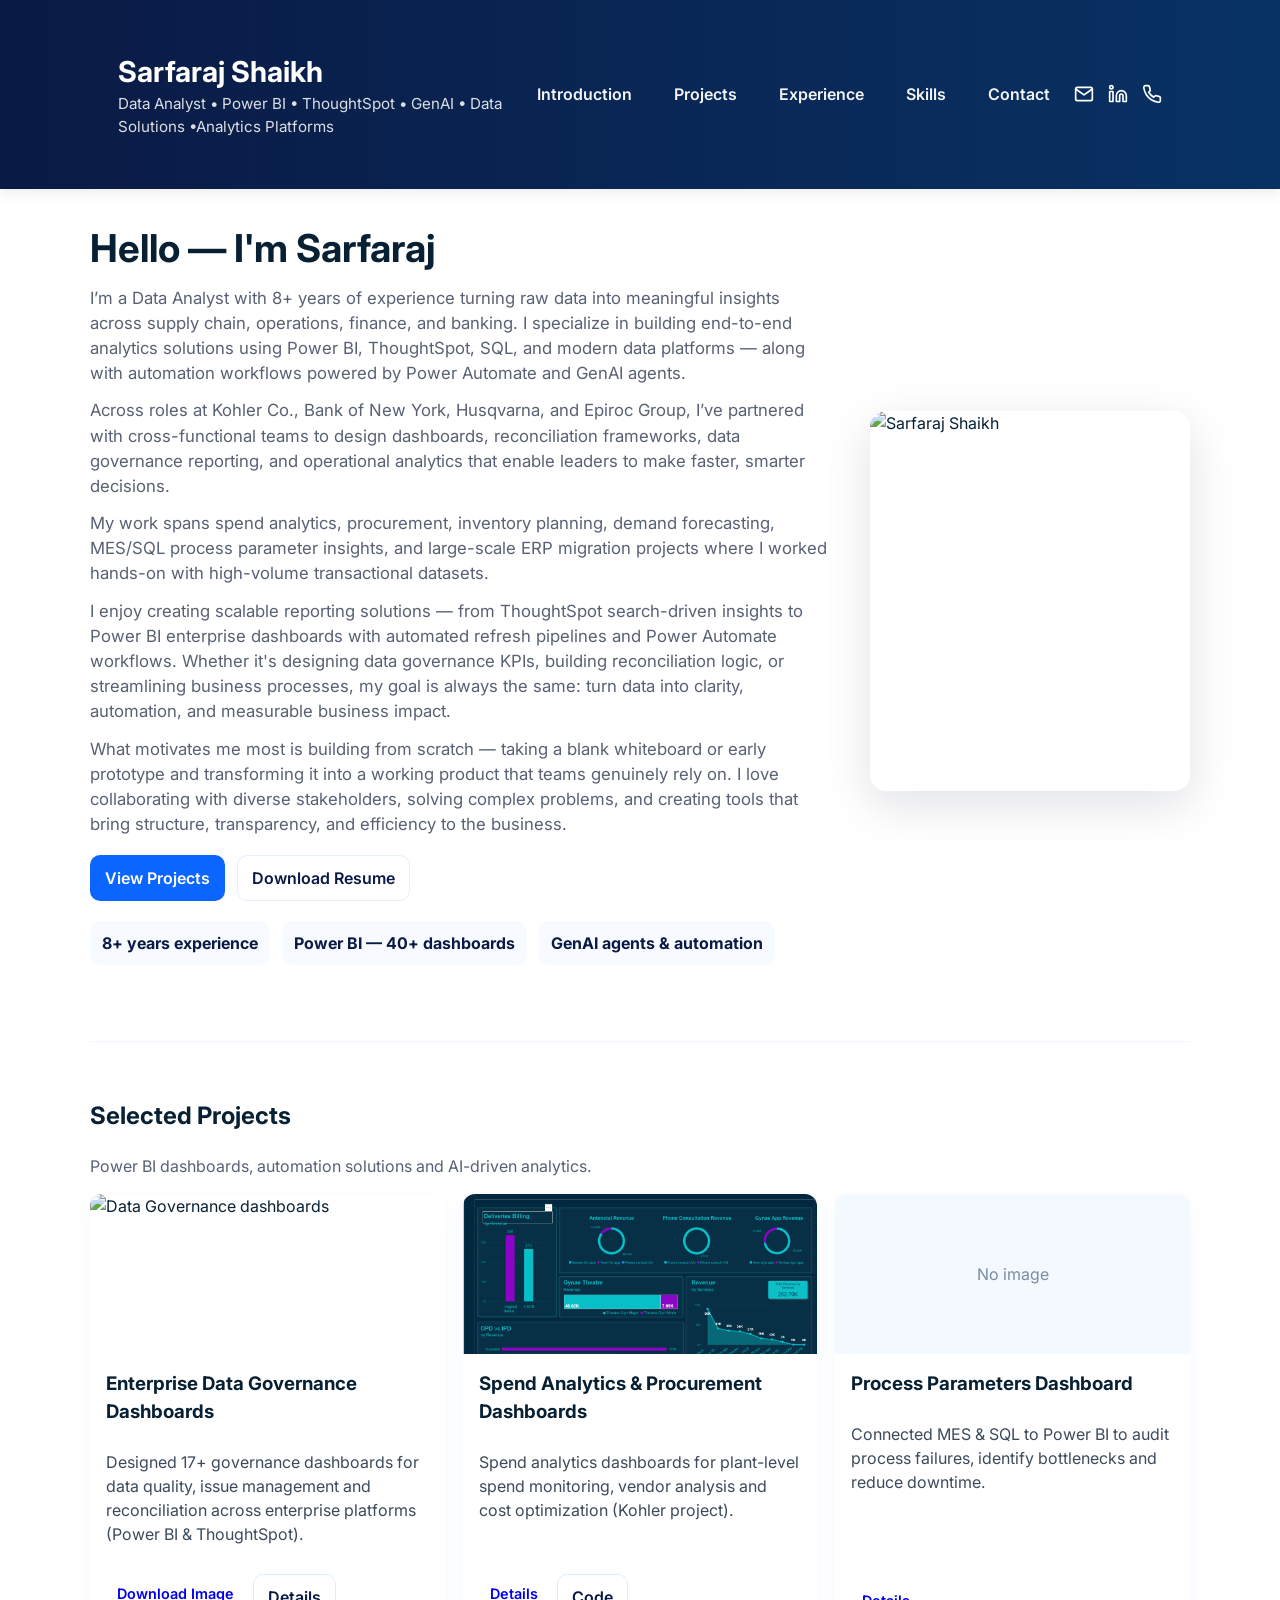
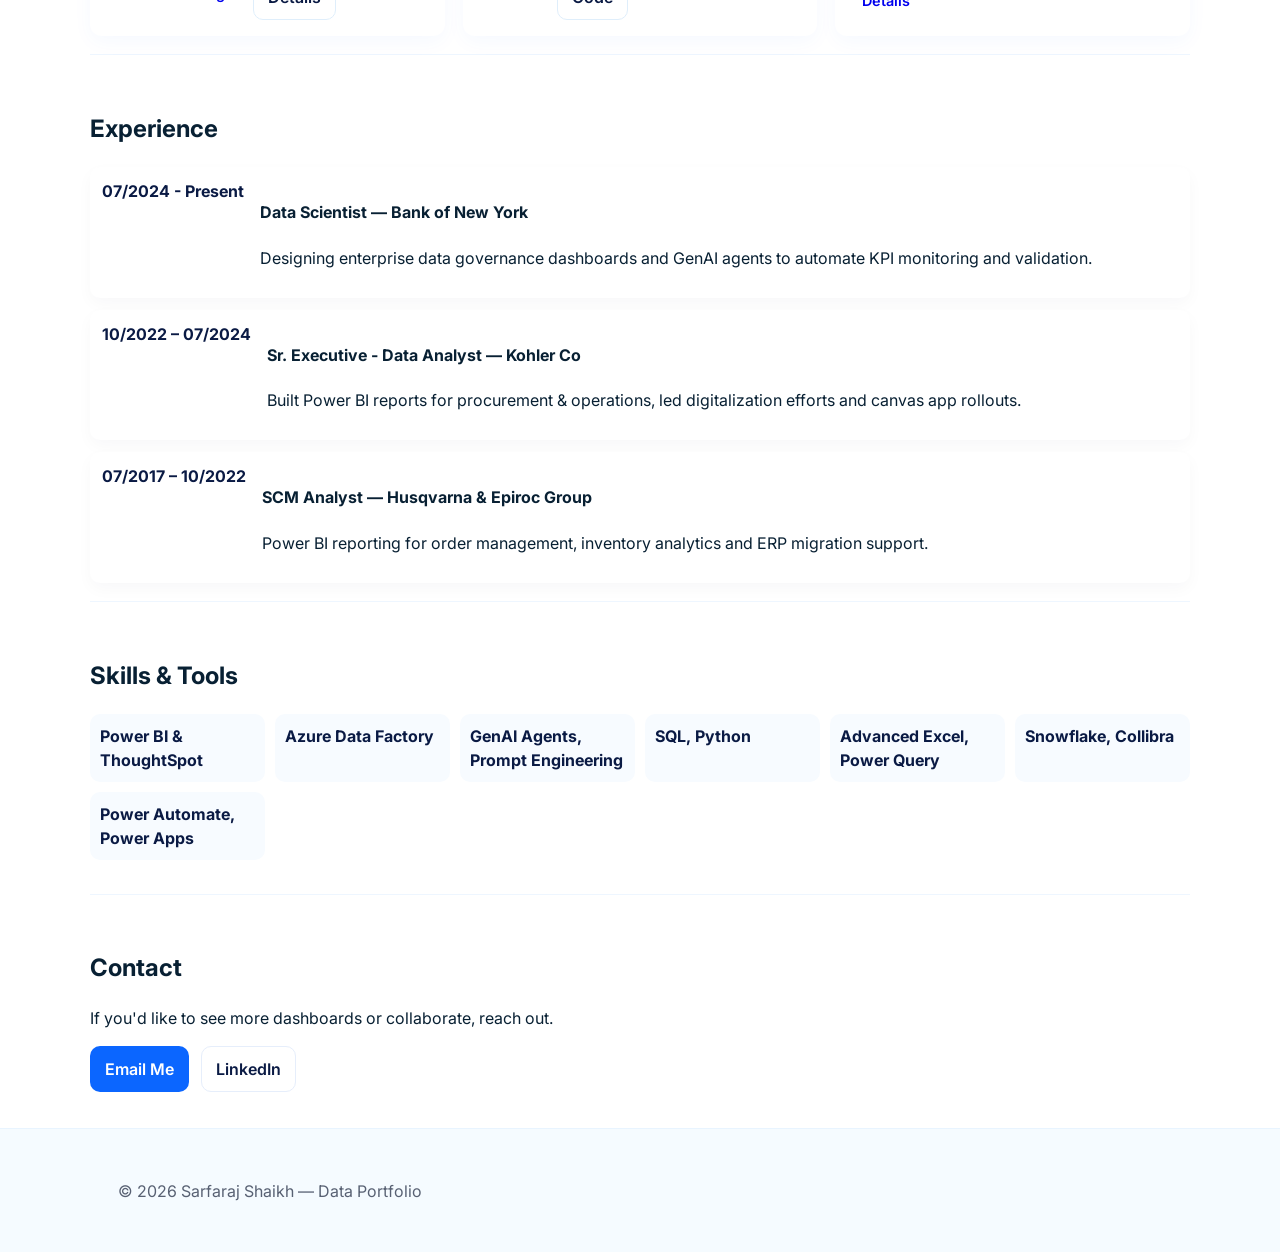
==== index.html @ e15b7216 "Update index.html" ====
<!doctype html>
<html lang="en">

<head>
  <meta charset="utf-8" />
  <meta name="viewport" content="width=device-width,initial-scale=1" />
  <title>Sarfaraj Shaikh — Data Portfolio</title>
  <meta name="description"
    content="Sarfaraj Shaikh - Data Analyst | Power BI, GenAI Agents, Azure Data Factory, Data Governance. Portfolio of dashboards and AI tools." />
  <link rel="stylesheet" href="styles.css" />
  <link rel="preconnect" href="https://fonts.googleapis.com">
  <link href="https://fonts.googleapis.com/css2?family=Inter:wght@300;400;600;700&display=swap" rel="stylesheet">
</head>

<body>
  <!-- HEADER -->
  <header class="site-header" id="top">
    <div class="container header-inner">
      <div class="brand">
        <h1>Sarfaraj Shaikh</h1>
        <p class="subtitle">Data Analyst • Power BI • ThoughtSpot • GenAI • Data Solutions •Analytics Platforms </p>
      </div>

      <nav class="nav" aria-label="Main navigation">
        <a href="#intro">Introduction</a>
        <a href="#projects">Projects</a>
        <a href="#experience">Experience</a>
        <a href="#skills">Skills</a>
        <a href="#contact" class="cta">Contact</a>
      </nav>

      <div class="header-contact" aria-hidden="false">
        <a href="mailto:srajcoep19@gmail.com" title="Email">
          <svg xmlns="http://www.w3.org/2000/svg" width="20" height="20" viewBox="0 0 24 24" fill="none"
            stroke="currentColor" stroke-width="2" stroke-linecap="round" stroke-linejoin="round">
            <path d="M4 4h16c1.1 0 2 .9 2 2v12c0 1.1-.9 2-2 2H4c-1.1 0-2-.9-2-2V6c0-1.1.9-2 2-2z"></path>
            <polyline points="22,6 12,13 2,6"></polyline>
          </svg>
        </a>
        <a href="https://www.linkedin.com/in/YOUR-LINKEDIN" target="_blank" rel="noopener" title="LinkedIn">
          <svg xmlns="http://www.w3.org/2000/svg" width="20" height="20" viewBox="0 0 24 24" fill="none"
            stroke="currentColor" stroke-width="2" stroke-linecap="round" stroke-linejoin="round">
            <path d="M16 8a6 6 0 0 1 6 6v7h-4v-7a2 2 0 0 0-2-2 2 2 0 0 0-2 2v7h-4v-7a6 6 0 0 1 6-6z"></path>
            <rect x="2" y="9" width="4" height="12"></rect>
            <circle cx="4" cy="4" r="2"></circle>
          </svg>
        </a>
        <a href="tel:+919421478686" title="Call">
          <svg xmlns="http://www.w3.org/2000/svg" width="20" height="20" viewBox="0 0 24 24" fill="none"
            stroke="currentColor" stroke-width="2" stroke-linecap="round" stroke-linejoin="round">
            <path
              d="M22 16.92v3a2 2 0 0 1-2.18 2 19.79 19.79 0 0 1-8.63-3.07 19.5 19.5 0 0 1-6-6 19.79 19.79 0 0 1-3.07-8.67A2 2 0 0 1 4.11 2h3a2 2 0 0 1 2 1.72 12.84 12.84 0 0 0 .7 2.81 2 2 0 0 1-.45 2.11L8.09 9.91a16 16 0 0 0 6 6l1.27-1.27a2 2 0 0 1 2.11-.45 12.84 12.84 0 0 0 2.81.7A2 2 0 0 1 22 16.92z">
            </path>
          </svg>
        </a>
      </div>
    </div>
  </header>

  <main>
    <!-- HERO / INTRO -->
    <section id="intro" class="hero container">
      <div class="hero-left">
        <h2>Hello — I'm Sarfaraj</h2>

       <p class="lead">
  I’m a Data Analyst with 8+ years of experience turning raw data into meaningful insights across supply chain, operations, finance, and banking. I specialize in building end-to-end analytics solutions using Power BI, ThoughtSpot, SQL, and modern data platforms — along with automation workflows powered by Power Automate and GenAI agents.
</p>

<p class="lead">
  Across roles at Kohler Co., Bank of New York, Husqvarna, and Epiroc Group, I’ve partnered with cross-functional teams to design dashboards, reconciliation frameworks, data governance reporting, and operational analytics that enable leaders to make faster, smarter decisions.
</p>

<p class="lead">
  My work spans spend analytics, procurement, inventory planning, demand forecasting, MES/SQL process parameter insights, and large-scale ERP migration projects where I worked hands-on with high-volume transactional datasets.
</p>

<p class="lead">
  I enjoy creating scalable reporting solutions — from ThoughtSpot search-driven insights to Power BI enterprise dashboards with automated refresh pipelines and Power Automate workflows. Whether it's designing data governance KPIs, building reconciliation logic, or streamlining business processes, my goal is always the same: turn data into clarity, automation, and measurable business impact.
</p>

<p class="lead">
  What motivates me most is building from scratch — taking a blank whiteboard or early prototype and transforming it into a working product that teams genuinely rely on. I love collaborating with diverse stakeholders, solving complex problems, and creating tools that bring structure, transparency, and efficiency to the business.
</p>


        <div class="hero-buttons">
          <a class="btn primary" href="#projects">View Projects</a>
          <!-- resume link uses uploaded resume path; replace with your hosted path when deployed -->
          <a class="btn outline" href="/mnt/data/Sarfaraj_Resume_DA.pdf" target="_blank" rel="noopener">Download
            Resume</a>
        </div>

        <ul class="quick-stats">
          <li><strong>8+</strong> years experience</li>
          <li><strong>Power BI</strong> — 40+ dashboards</li>
          <li><strong>GenAI</strong> agents & automation</li>
        </ul>
      </div>

      <div class="hero-right">
        <!-- using the uploaded photo path you provided; when moving to GitHub, replace src with assets/sarfaraj-photo.jpg -->
        <img src="/mnt/data/IMG20231201124927.jpg" alt="Sarfaraj Shaikh" class="hero-photo" loading="lazy">
      </div>
    </section>

    <!-- PROJECTS -->
    <section id="projects" class="container section">
      <h2>Selected Projects</h2>
      <p class="muted">Power BI dashboards, automation solutions and AI-driven analytics.</p>

      <div class="projects-grid">
        <!-- Card 1 -->
        <article class="project-card">
          <img loading="lazy" src="assets/doctors-performamnce-bi.png.png" alt="Data Governance dashboards">
          <div class="card-body">
            <h3>Enterprise Data Governance Dashboards</h3>
            <p>Designed 17+ governance dashboards for data quality, issue management and reconciliation across
              enterprise platforms (Power BI & ThoughtSpot).</p>
            <div class="card-actions">
              <a class="btn small" href="assets/doctors-performamnce-bi.png.png" download>Download Image</a>
              <a class="btn ghost" href="#projects">Details</a>
            </div>
          </div>
        </article>

        <!-- Card 2 -->
        <article class="project-card">
          <img loading="lazy" src="assets/financial-performance-bi.png.png" alt="Spend Analytics & Procurement">
          <div class="card-body">
            <h3>Spend Analytics & Procurement Dashboards</h3>
            <p>Spend analytics dashboards for plant-level spend monitoring, vendor analysis and cost optimization
              (Kohler project).</p>
            <div class="card-actions">
              <a class="btn small" href="#projects">Details</a>
              <a class="btn ghost" href="https://github.com/yourusername/spend-analytics">Code</a>
            </div>
          </div>
        </article>

        <!-- Card 3 (placeholder image if you add more) -->
        <article class="project-card">
          <div class="project-thumb-empty">No image</div>
          <div class="card-body">
            <h3>Process Parameters Dashboard</h3>
            <p>Connected MES & SQL to Power BI to audit process failures, identify bottlenecks and reduce downtime.</p>
            <div class="card-actions">
              <a class="btn small" href="#projects">Details</a>
            </div>
          </div>
        </article>

      </div>
    </section>

    <!-- EXPERIENCE -->
    <section id="experience" class="container section">
      <h2>Experience</h2>
      <div class="timeline">
        <div class="timeline-item">
          <div class="time">07/2024 - Present</div>
          <div class="content">
            <h4>Data Scientist — Bank of New York</h4>
            <p>Designing enterprise data governance dashboards and GenAI agents to automate KPI monitoring and
              validation.</p>
          </div>
        </div>

        <div class="timeline-item">
          <div class="time">10/2022 – 07/2024</div>
          <div class="content">
            <h4>Sr. Executive - Data Analyst — Kohler Co</h4>
            <p>Built Power BI reports for procurement & operations, led digitalization efforts and canvas app rollouts.
            </p>
          </div>
        </div>

        <div class="timeline-item">
          <div class="time">07/2017 – 10/2022</div>
          <div class="content">
            <h4>SCM Analyst — Husqvarna & Epiroc Group</h4>
            <p>Power BI reporting for order management, inventory analytics and ERP migration support.</p>
          </div>
        </div>
      </div>
    </section>

    <!-- SKILLS -->
    <section id="skills" class="container section">
      <h2>Skills & Tools</h2>
      <ul class="skills-grid">
        <li>Power BI & ThoughtSpot</li>
        <li>Azure Data Factory</li>
        <li>GenAI Agents, Prompt Engineering</li>
        <li>SQL, Python</li>
        <li>Advanced Excel, Power Query</li>
        <li>Snowflake, Collibra</li>
        <li>Power Automate, Power Apps</li>
      </ul>
    </section>

    <!-- CONTACT -->
    <section id="contact" class="container section">
      <h2>Contact</h2>
      <p>If you'd like to see more dashboards or collaborate, reach out.</p>

      <div class="contact-links">
        <a class="btn primary" href="mailto:srajcoep19@gmail.com">Email Me</a>
        <a class="btn outline" href="https://www.linkedin.com/in/YOUR-LINKEDIN" target="_blank"
          rel="noopener">LinkedIn</a>
      </div>
    </section>

  </main>

  <footer class="site-footer">
    <div class="container">
      <p>© <span id="year"></span> Sarfaraj Shaikh — Data Portfolio</p>
    </div>
  </footer>

  <script src="script.js"></script>
</body>

</html>
---- styles.css ----
:root {
  --bg: #ffffff;
  --nav-blue: #0A1A44;
  /* primary dark navy */
  --blue: #0b66ff;
  --muted: #586173;
  --card: #f7fbff;
  --accent: #00a3ff;
  --radius: 12px;
  font-family: 'Inter', system-ui, Arial, sans-serif;
  color: #082033;
}

/* Basic reset */
* {
  box-sizing: border-box
}

html,
body {
  height: 100%;
  margin: 0;
  background: var(--bg);
  line-height: 1.5;
  padding-top: 80px;
}

.container {
  max-width: 1100px;
  margin: 0 auto;
  padding: 28px
}

/* Header */
.site-header {
  background: linear-gradient(90deg, var(--nav-blue), #083264);
  color: #fff;
  padding: 22px 0;
  /* increased height */
  position: fixed;
  top: 0;
  left: 0;
  right: 0;
  z-index: 1000;
  box-shadow: 0 4px 14px rgba(8, 16, 40, 0.08);
}

.header-inner {
  display: flex;
  align-items: center;
  justify-content: space-between;
  gap: 12px
}

.brand {
  display: flex;
  flex-direction: column
}

.brand h1 {
  margin: 0;
  font-size: 1.8rem;
  font-weight: 700
}

.subtitle {
  margin: 0;
  font-size: .95rem;
  opacity: .95;
  color: rgba(255, 255, 255, .9)
}

.nav {
  display: flex;
  gap: 18px;
  align-items: center
}

.nav a {
  color: rgba(255, 255, 255, .95);
  text-decoration: none;
  padding: 8px 12px;
  border-radius: 8px;
  font-weight: 600
}

.nav a:hover {
  background: rgba(255, 255, 255, 0.06)
}

.nav a.active {
  background: rgba(255, 255, 255, 0.12)
}

.header-contact {
  display: flex;
  gap: 14px;
  align-items: center
}

.header-contact a {
  color: #fff;
  text-decoration: none;
  font-weight: 600;
  display: flex;
  align-items: center;
  gap: 6px;
}

.header-contact a:hover {
  text-decoration: underline
}

/* Hero */
.hero {
  display: flex;
  align-items: center;
  justify-content: space-between;
  padding: 60px 0;
  gap: 40px
}

.hero-left {
  flex: 1.2
}

.hero-left h2 {
  margin: 0 0 8px;
  font-size: 2.4rem;
  color: #072033
}

.lead {
  font-size: 1.05rem;
  color: var(--muted);
  margin: 0 0 12px
}

.hero-buttons {
  display: flex;
  gap: 12px;
  margin-top: 18px
}

.quick-stats {
  display: flex;
  gap: 12px;
  margin-top: 20px;
  list-style: none;
  padding: 0
}

.quick-stats li {
  background: var(--card);
  padding: 10px 12px;
  border-radius: 10px;
  font-weight: 700;
  color: var(--nav-blue)
}

.hero-right {
  flex: 0 0 320px;
  display: flex;
  justify-content: center
}

.hero-photo {
  width: 320px;
  height: 380px;
  object-fit: cover;
  border-radius: 16px;
  box-shadow: 0 14px 48px rgba(8, 20, 40, 0.12)
}

/* Projects */
.section {
  padding: 36px 0 18px;
  border-top: 1px solid #eef6ff
}

.projects-grid {
  display: grid;
  grid-template-columns: repeat(auto-fit, minmax(260px, 1fr));
  gap: 18px;
  margin-top: 16px
}

.project-card {
  background: #fff;
  border-radius: 12px;
  box-shadow: 0 6px 20px rgba(11, 102, 255, .04);
  overflow: hidden;
  display: flex;
  flex-direction: column;
  min-height: 320px
}

.project-card img {
  width: 100%;
  height: 160px;
  object-fit: cover
}

.project-thumb-empty {
  height: 160px;
  background: #f4f8ff;
  display: flex;
  align-items: center;
  justify-content: center;
  color: #7b8aa3
}

.card-body {
  padding: 16px;
  flex: 1;
  display: flex;
  flex-direction: column
}

.card-body h3 {
  margin: 0 0 8px
}

.card-body p {
  flex: 1;
  color: #3c4a5b
}

.card-actions {
  margin-top: 12px;
  display: flex;
  gap: 8px;
  flex-wrap: wrap
}

/* Buttons */
.btn {
  display: inline-block;
  padding: 10px 14px;
  border-radius: 10px;
  text-decoration: none;
  font-weight: 600;
  border: 1px solid transparent
}

.btn.primary {
  background: var(--blue);
  color: #fff
}

.btn.outline {
  background: transparent;
  color: var(--nav-blue);
  border: 1px solid #e6eefb
}

.btn.ghost {
  background: transparent;
  border: 1px solid #dfeefb;
  color: var(--nav-blue)
}

.btn.small {
  padding: 8px 10px;
  font-size: .9rem
}

/* Timeline / Experience */
.timeline {
  display: flex;
  flex-direction: column;
  gap: 12px;
  margin-top: 12px
}

.timeline-item {
  display: flex;
  gap: 16px;
  background: #fff;
  padding: 12px;
  border-radius: 10px;
  box-shadow: 0 6px 16px rgba(9, 30, 66, .03)
}

.timeline-item .time {
  min-width: 120px;
  font-weight: 700;
  color: var(--nav-blue)
}

/* Skills */
.skills-grid {
  display: grid;
  grid-template-columns: repeat(auto-fit, minmax(160px, 1fr));
  gap: 10px;
  list-style: none;
  padding: 0;
  margin-top: 10px
}

.skills-grid li {
  background: var(--card);
  padding: 10px;
  border-radius: 10px;
  font-weight: 700;
  color: var(--nav-blue)
}

/* Contact */
.contact-links {
  display: flex;
  gap: 12px;
  margin-top: 12px
}

/* Footer */
.site-footer {
  background: #f5fbff;
  padding: 18px 0;
  margin-top: 18px;
  border-top: 1px solid #e8f4ff
}

.site-footer p {
  margin: .2rem 0;
  color: var(--muted)
}

/* small enhancements */
.project-card:hover {
  transform: translateY(-6px);
  transition: 0.25s ease;
  box-shadow: 0 14px 40px rgba(8, 20, 40, 0.07)
}

.muted {
  color: var(--muted)
}

/* Responsive */
@media (max-width:980px) {
  .hero {
    flex-direction: column;
    gap: 20px;
    padding: 36px 0
  }

  .hero-right {
    flex: 0 0 260px
  }

  .hero-photo {
    width: 260px;
    height: 320px
  }

  .nav {
    display: none
  }

  .header-contact {
    margin-left: auto
  }
}

@media (max-width:600px) {
  .container {
    padding: 18px
  }

  .brand h1 {
    font-size: 1rem
  }

  .subtitle {
    font-size: .85rem
  }

  .hero-photo {
    width: 200px;
    height: 240px;
    border-radius: 12px
  }

  .header-contact {
    display: none
  }
}
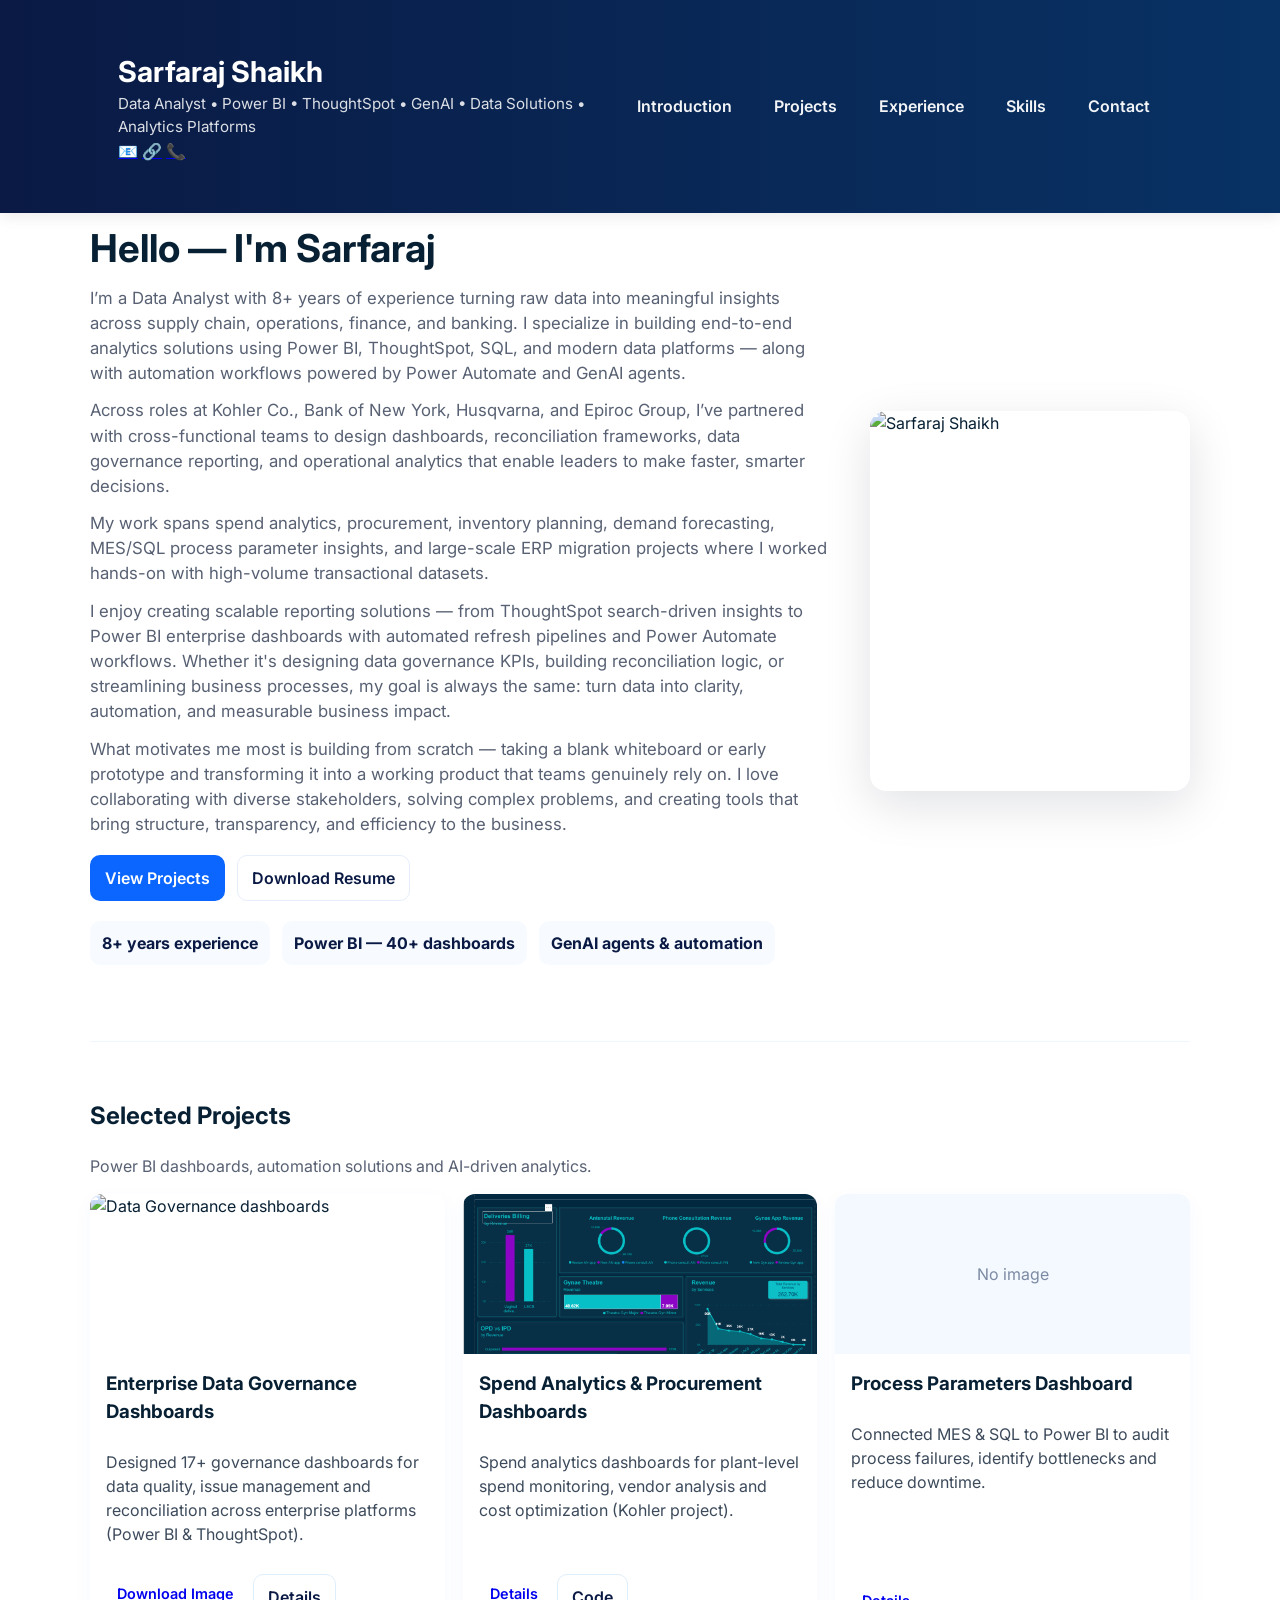
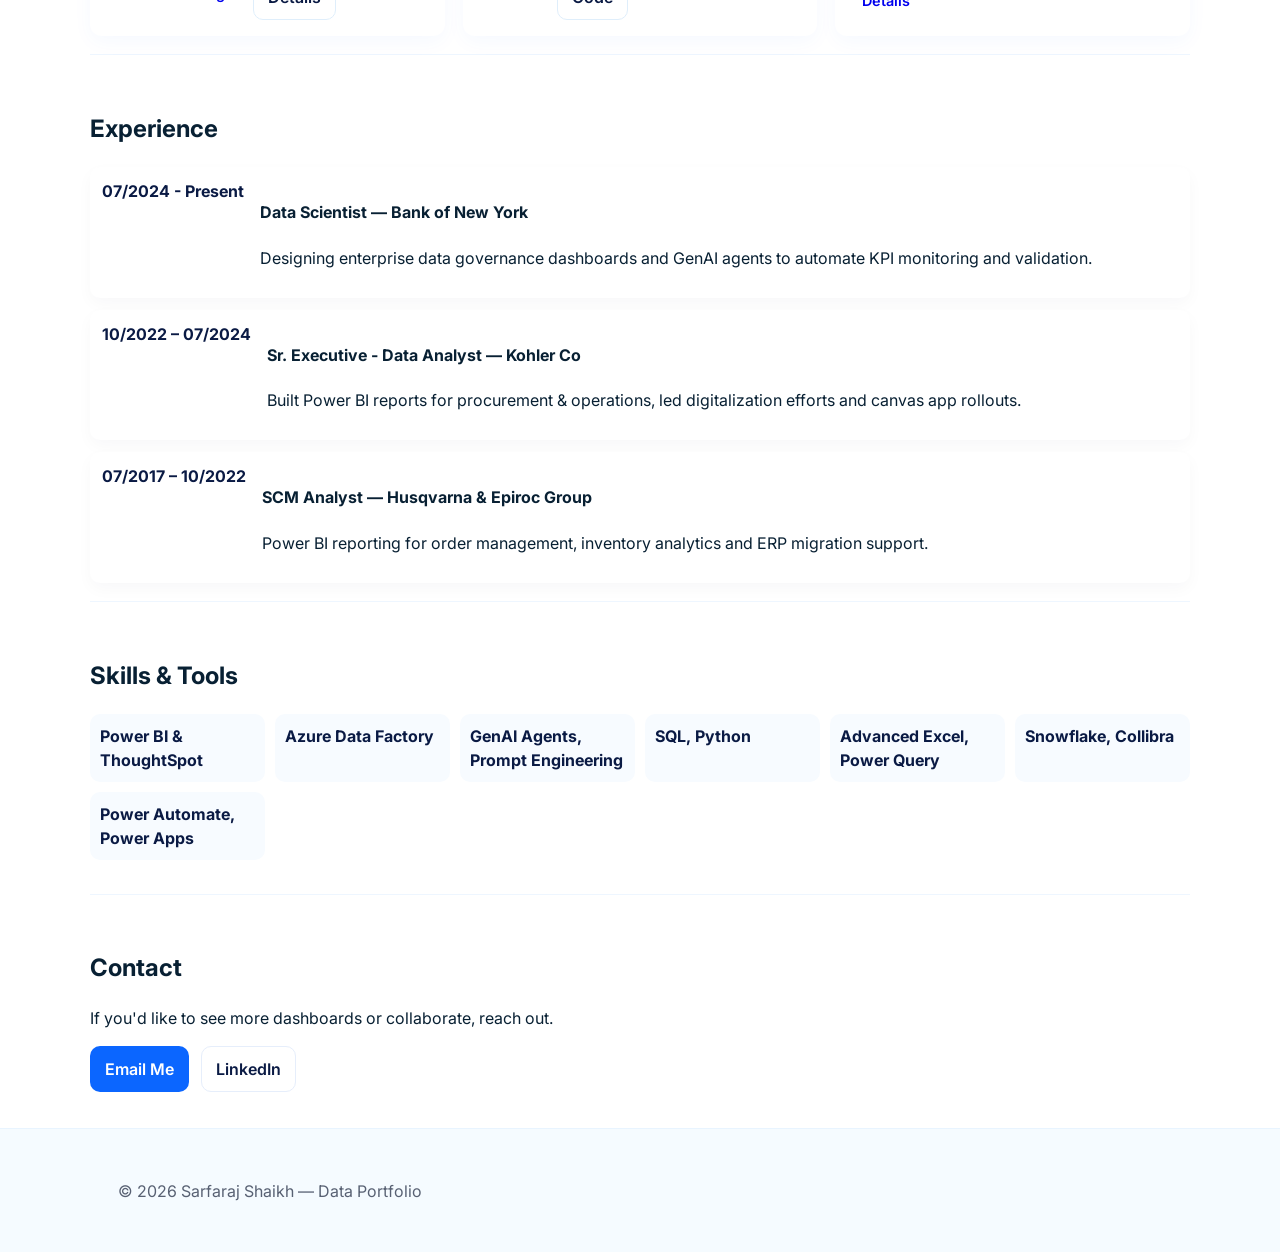
==== commit d39da5ae: "Update index.html" ====
--- a/index.html
+++ b/index.html
@@ -16,10 +16,17 @@
   <!-- HEADER -->
   <header class="site-header" id="top">
     <div class="container header-inner">
-      <div class="brand">
-        <h1>Sarfaraj Shaikh</h1>
-        <p class="subtitle">Data Analyst • Power BI • ThoughtSpot • GenAI • Data Solutions •Analytics Platforms </p>
-      </div>
+ <div class="brand">
+  <h1>Sarfaraj Shaikh</h1>
+  <p class="subtitle">Data Analyst • Power BI • ThoughtSpot • GenAI • Data Solutions • Analytics Platforms</p>
+
+  <div class="brand-icons">
+    <a href="mailto:srajcoep19@gmail.com" title="Email" class="icon">📧</a>
+    <a href="https://www.linkedin.com/in/YOUR-LINKEDIN" target="_blank" rel="noopener" title="LinkedIn" class="icon">🔗</a>
+    <a href="tel:+919421478686" title="Call" class="icon">📞</a>
+  </div>
+</div>
+
 
       <nav class="nav" aria-label="Main navigation">
         <a href="#intro">Introduction</a>
@@ -29,31 +36,7 @@
         <a href="#contact" class="cta">Contact</a>
       </nav>
 
-      <div class="header-contact" aria-hidden="false">
-        <a href="mailto:srajcoep19@gmail.com" title="Email">
-          <svg xmlns="http://www.w3.org/2000/svg" width="20" height="20" viewBox="0 0 24 24" fill="none"
-            stroke="currentColor" stroke-width="2" stroke-linecap="round" stroke-linejoin="round">
-            <path d="M4 4h16c1.1 0 2 .9 2 2v12c0 1.1-.9 2-2 2H4c-1.1 0-2-.9-2-2V6c0-1.1.9-2 2-2z"></path>
-            <polyline points="22,6 12,13 2,6"></polyline>
-          </svg>
-        </a>
-        <a href="https://www.linkedin.com/in/YOUR-LINKEDIN" target="_blank" rel="noopener" title="LinkedIn">
-          <svg xmlns="http://www.w3.org/2000/svg" width="20" height="20" viewBox="0 0 24 24" fill="none"
-            stroke="currentColor" stroke-width="2" stroke-linecap="round" stroke-linejoin="round">
-            <path d="M16 8a6 6 0 0 1 6 6v7h-4v-7a2 2 0 0 0-2-2 2 2 0 0 0-2 2v7h-4v-7a6 6 0 0 1 6-6z"></path>
-            <rect x="2" y="9" width="4" height="12"></rect>
-            <circle cx="4" cy="4" r="2"></circle>
-          </svg>
-        </a>
-        <a href="tel:+919421478686" title="Call">
-          <svg xmlns="http://www.w3.org/2000/svg" width="20" height="20" viewBox="0 0 24 24" fill="none"
-            stroke="currentColor" stroke-width="2" stroke-linecap="round" stroke-linejoin="round">
-            <path
-              d="M22 16.92v3a2 2 0 0 1-2.18 2 19.79 19.79 0 0 1-8.63-3.07 19.5 19.5 0 0 1-6-6 19.79 19.79 0 0 1-3.07-8.67A2 2 0 0 1 4.11 2h3a2 2 0 0 1 2 1.72 12.84 12.84 0 0 0 .7 2.81 2 2 0 0 1-.45 2.11L8.09 9.91a16 16 0 0 0 6 6l1.27-1.27a2 2 0 0 1 2.11-.45 12.84 12.84 0 0 0 2.81.7A2 2 0 0 1 22 16.92z">
-            </path>
-          </svg>
-        </a>
-      </div>
+     
     </div>
   </header>
 
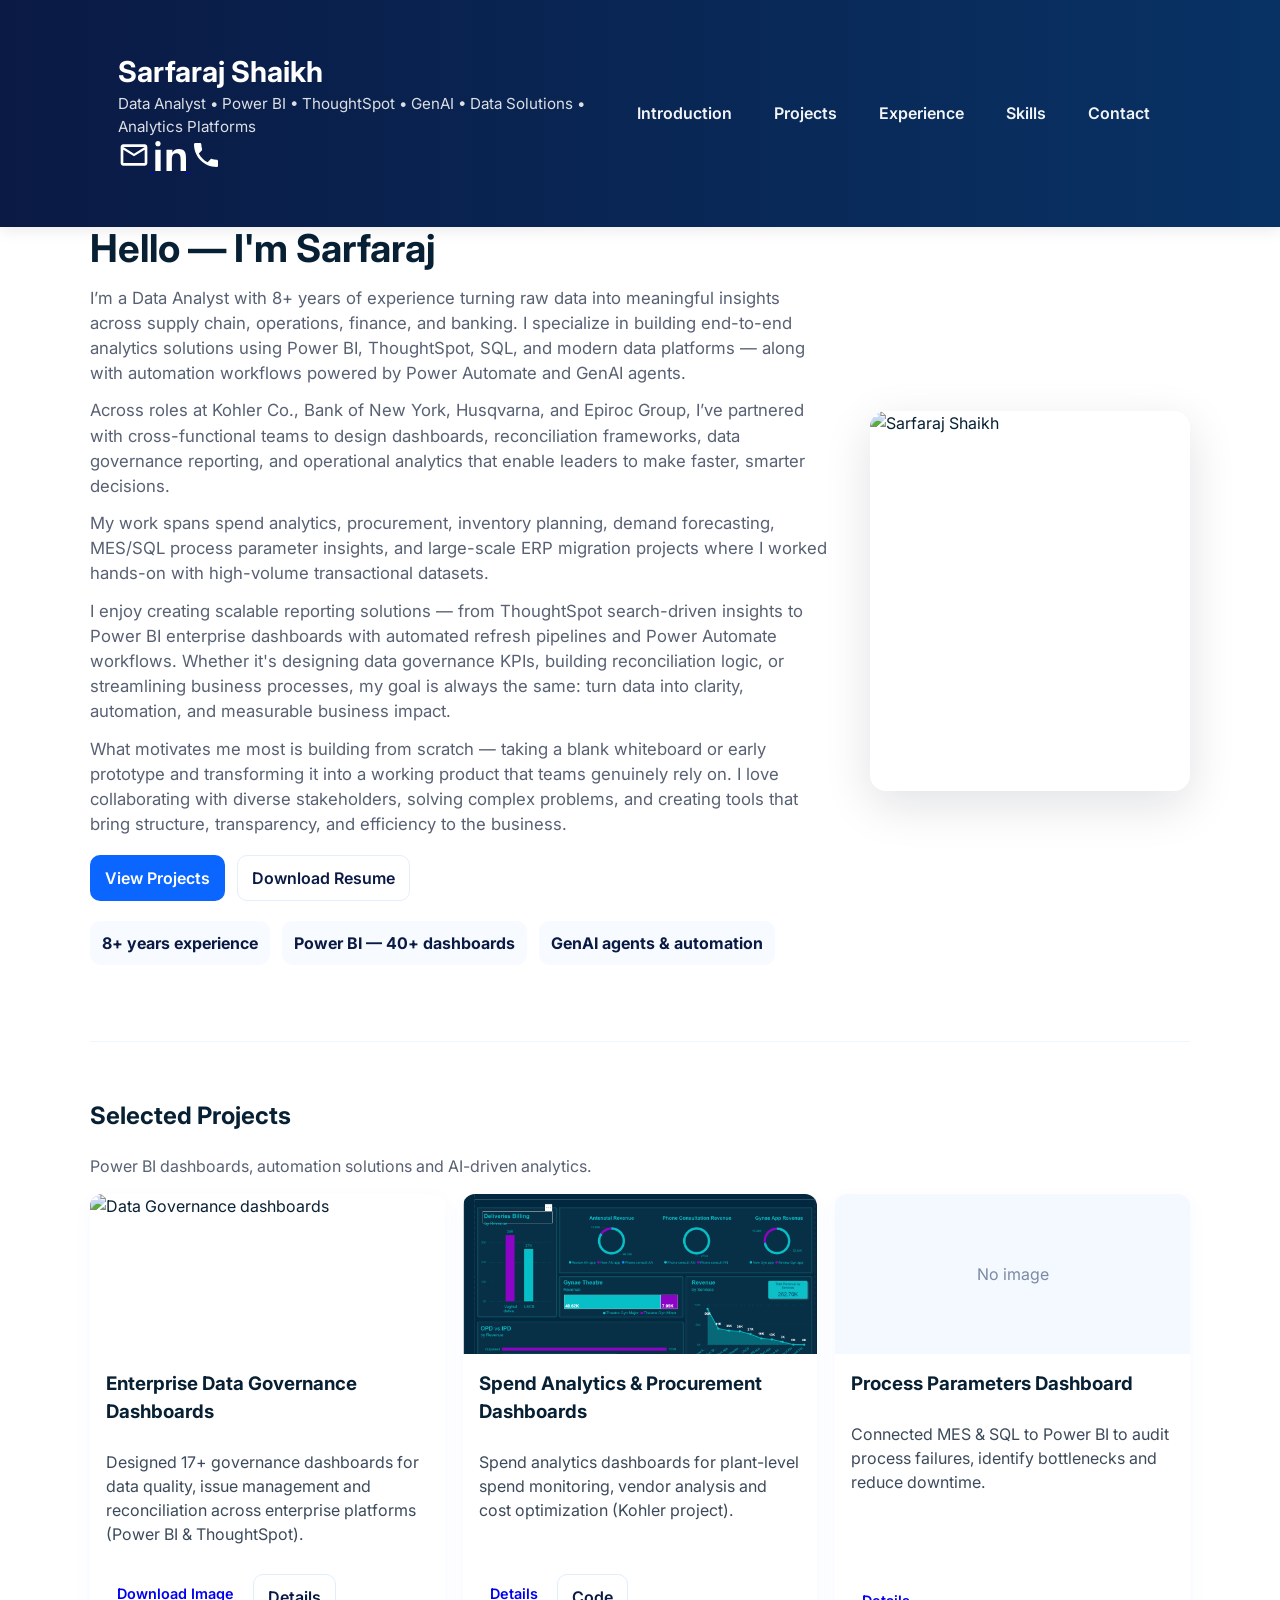
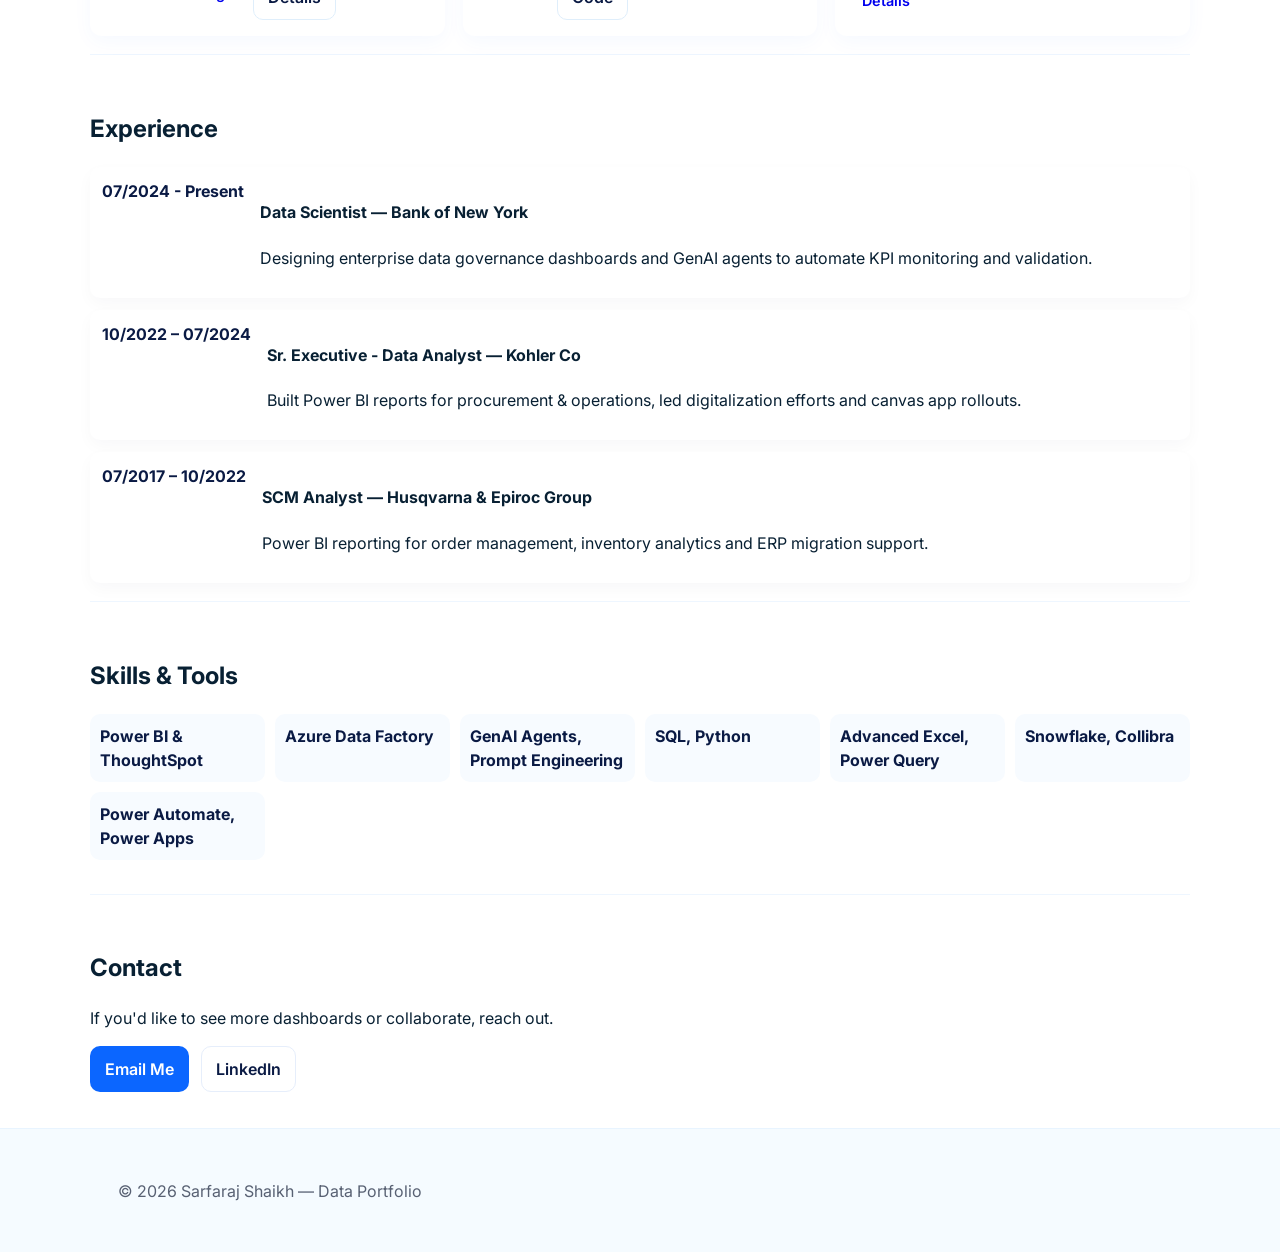
==== commit bb572f02: "Update index.html" ====
--- a/index.html
+++ b/index.html
@@ -20,11 +20,23 @@
   <h1>Sarfaraj Shaikh</h1>
   <p class="subtitle">Data Analyst • Power BI • ThoughtSpot • GenAI • Data Solutions • Analytics Platforms</p>
 
-  <div class="brand-icons">
-    <a href="mailto:srajcoep19@gmail.com" title="Email" class="icon">📧</a>
-    <a href="https://www.linkedin.com/in/YOUR-LINKEDIN" target="_blank" rel="noopener" title="LinkedIn" class="icon">🔗</a>
-    <a href="tel:+919421478686" title="Call" class="icon">📞</a>
-  </div>
+<div class="brand-icons">
+  <!-- Email -->
+  <a href="mailto:srajcoep19@gmail.com" class="icon" title="Email">
+    <img src="assets/icon-email.svg" alt="email icon">
+  </a>
+
+  <!-- LinkedIn -->
+  <a href="https://www.linkedin.com/in/YOUR-LINKEDIN" target="_blank" rel="noopener" class="icon" title="LinkedIn">
+    <img src="assets/icon-linkedin.svg" alt="linkedin icon">
+  </a>
+
+  <!-- Phone -->
+  <a href="tel:+919421478686" class="icon" title="Call">
+    <img src="assets/icon-phone.svg" alt="phone icon">
+  </a>
+</div>
+
 </div>
 
 
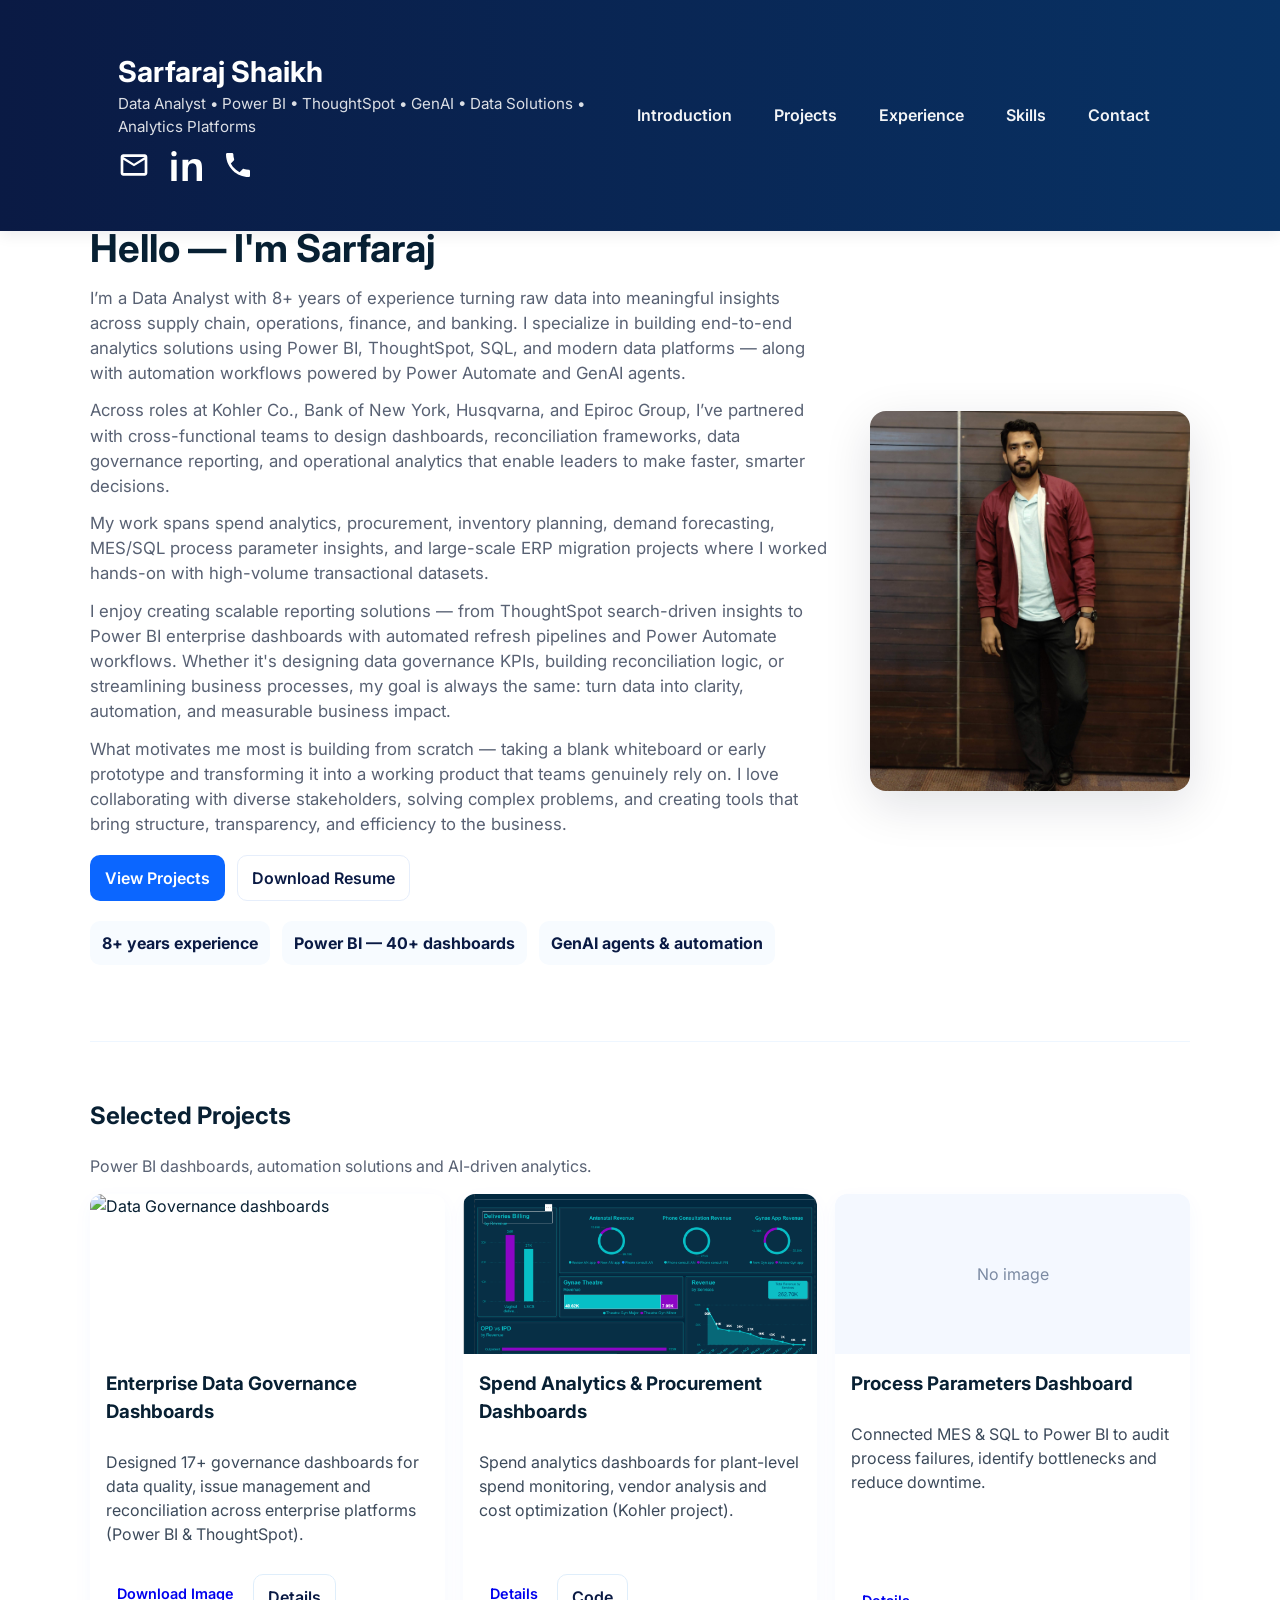
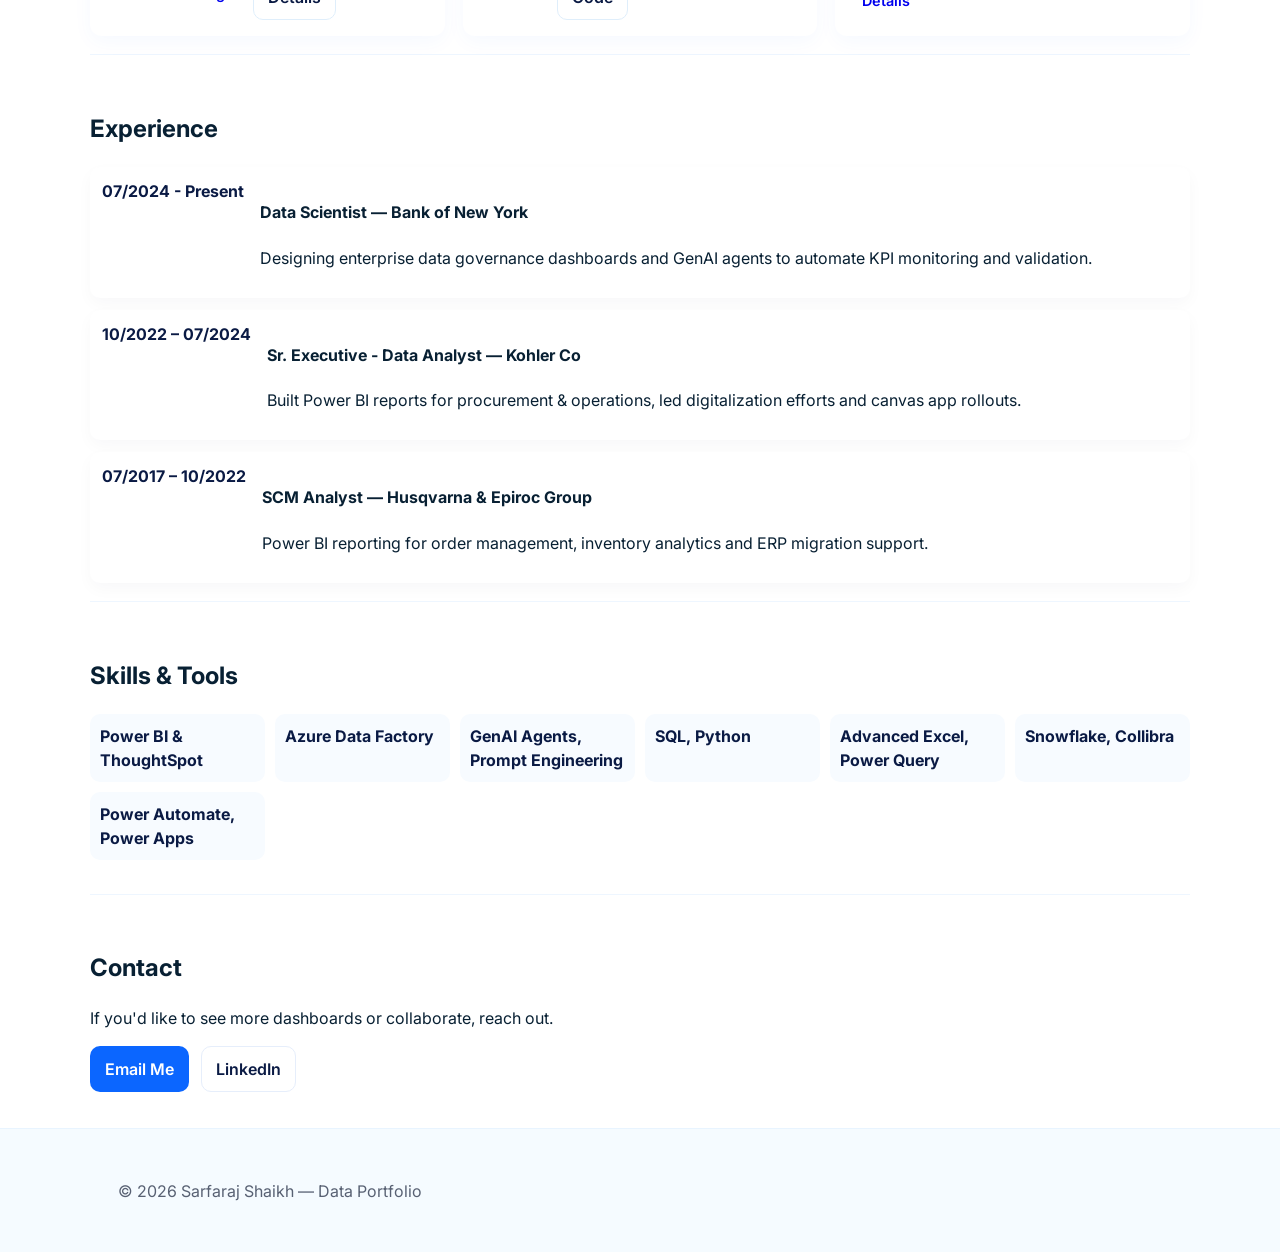
==== commit a1eebe78: "Update index.html" ====
--- a/index.html
+++ b/index.html
@@ -95,7 +95,7 @@
 
       <div class="hero-right">
         <!-- using the uploaded photo path you provided; when moving to GitHub, replace src with assets/sarfaraj-photo.jpg -->
-        <img src="/mnt/data/IMG20231201124927.jpg" alt="Sarfaraj Shaikh" class="hero-photo" loading="lazy">
+        <img src="assets/sarfaraj-photo-jpg.jpg" alt="Sarfaraj Shaikh" class="hero-photo" loading="lazy">
       </div>
     </section>
 
--- a/styles.css
+++ b/styles.css
@@ -36,7 +36,6 @@
   background: linear-gradient(90deg, var(--nav-blue), #083264);
   color: #fff;
   padding: 22px 0;
-  /* increased height */
   position: fixed;
   top: 0;
   left: 0;
@@ -68,6 +67,27 @@
   font-size: .95rem;
   opacity: .95;
   color: rgba(255, 255, 255, .9)
+}
+
+/* NEW — ICONS UNDER BRAND */
+.brand-icons {
+  display: flex;
+  gap: 20px;
+  margin-top: 10px;
+  align-items: center;
+}
+
+.brand-icons img {
+  width: 32px;
+  height: 32px;
+  display: block;
+  filter: brightness(0) invert(1); /* makes icons white */
+  transition: 0.2s ease;
+}
+
+.brand-icons img:hover {
+  transform: translateY(-4px);
+  opacity: 0.85;
 }
 
 .nav {
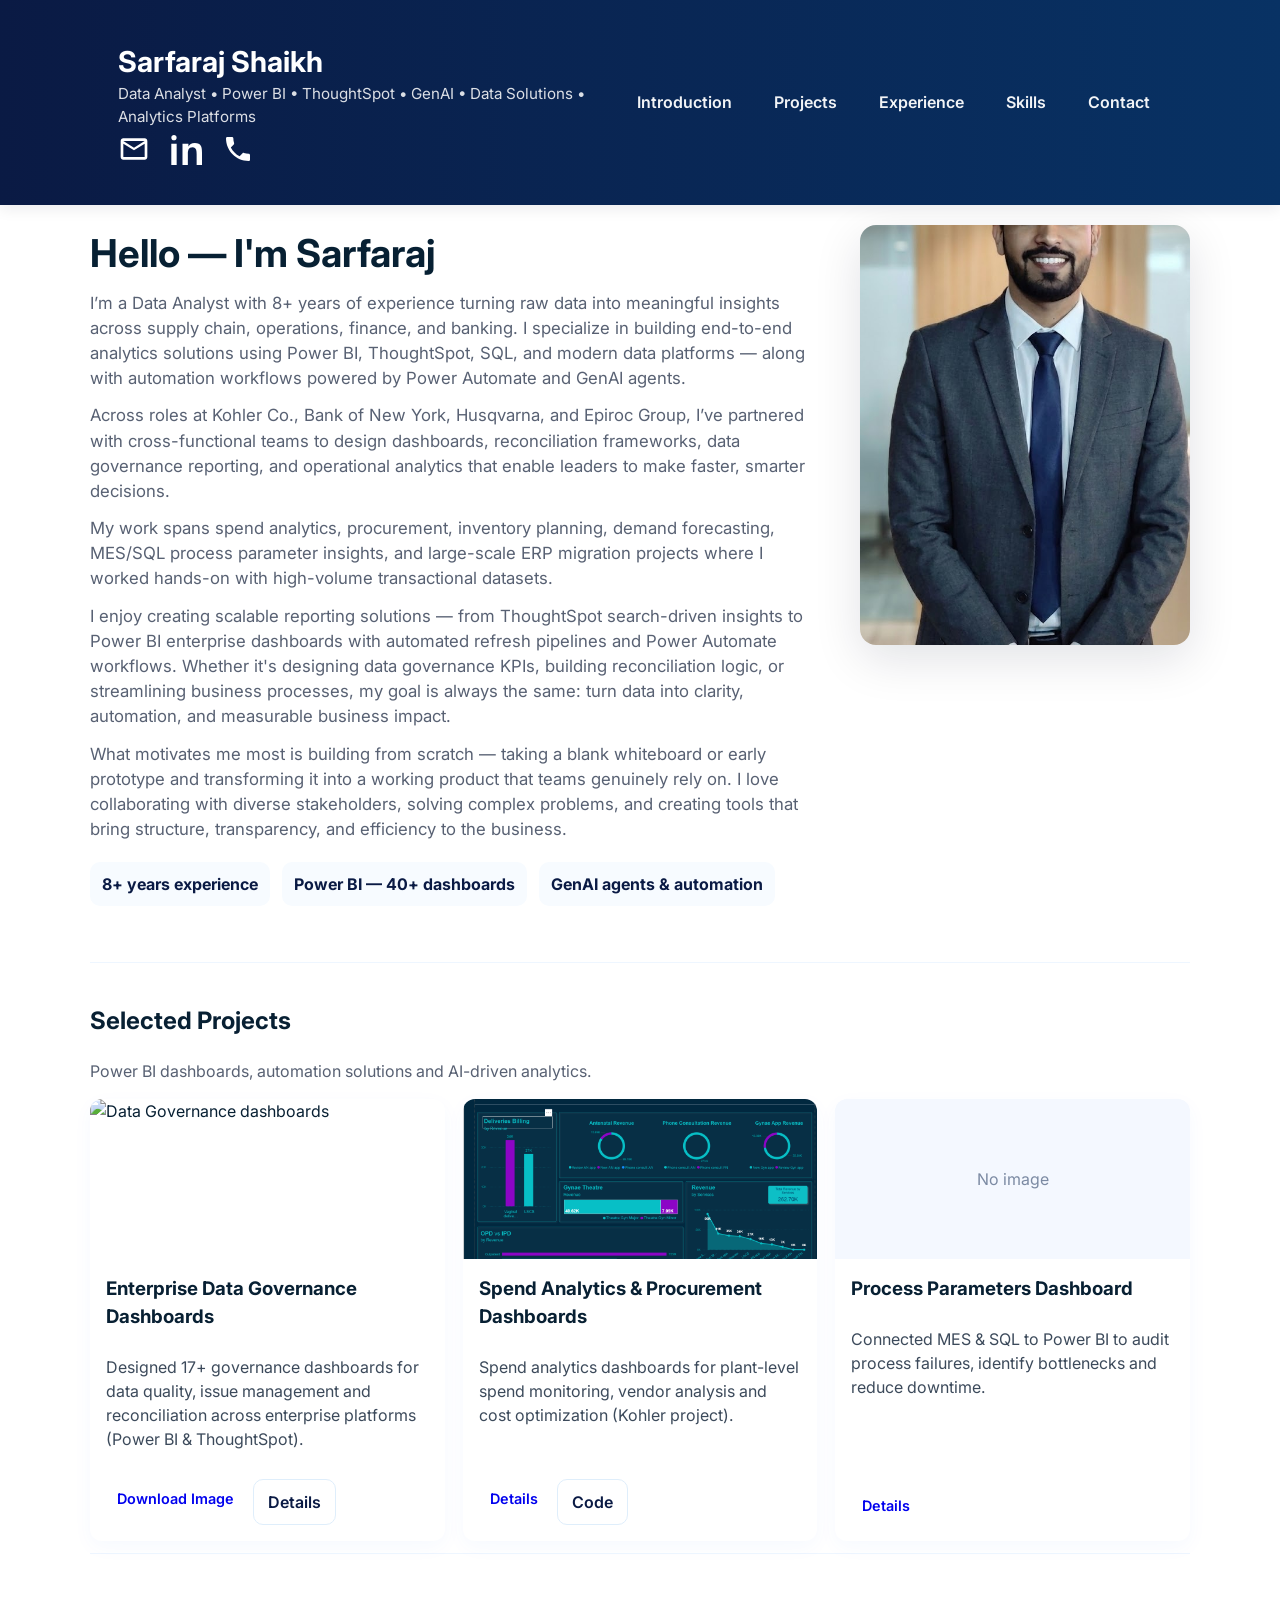
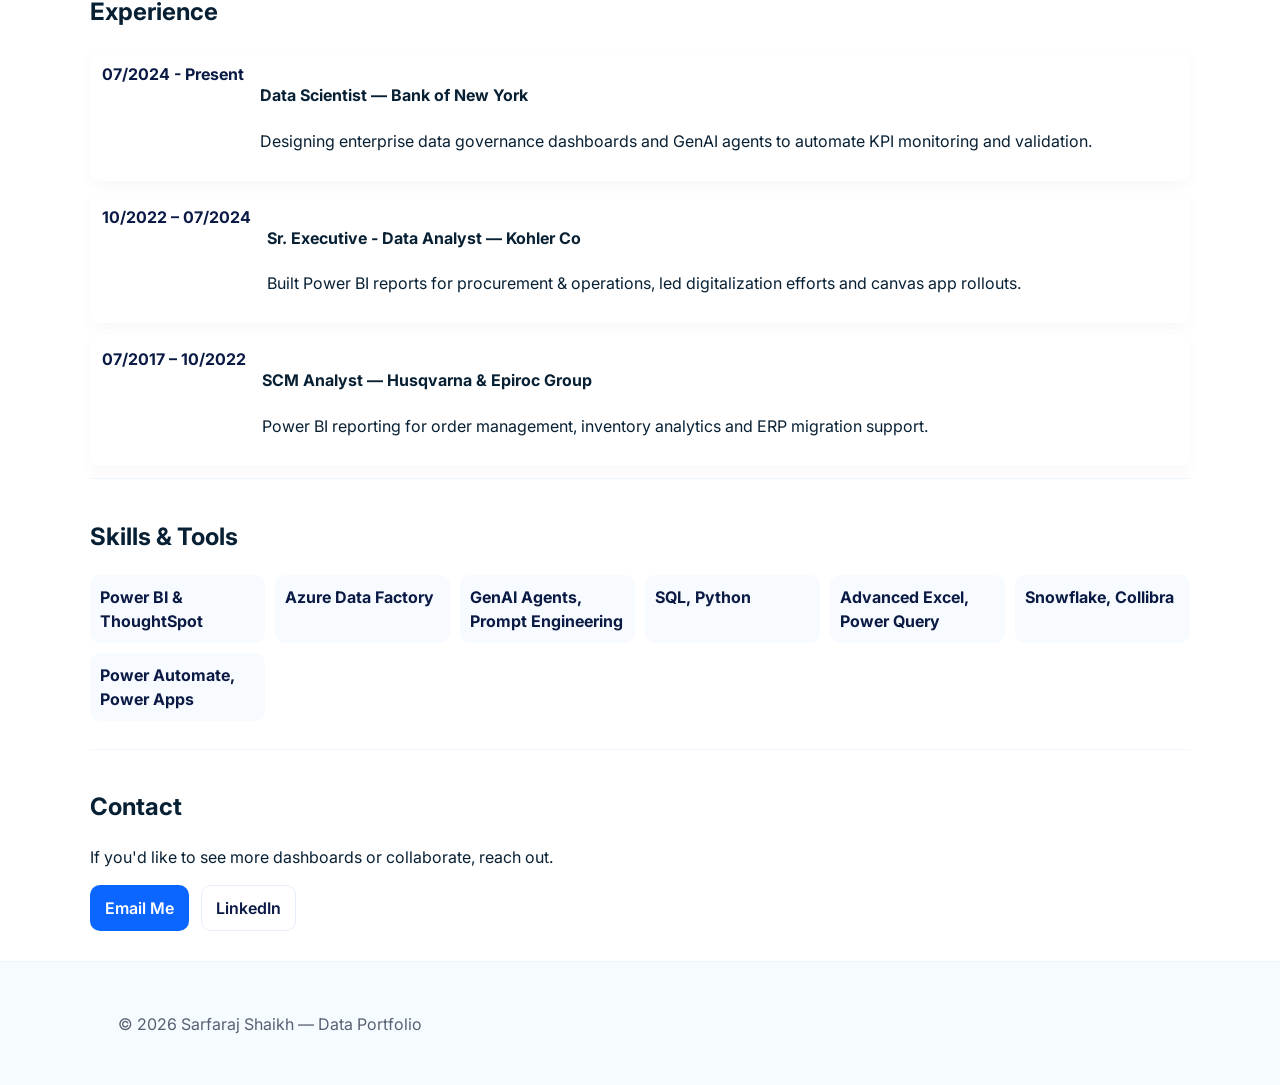
==== commit 35dae64e: "Update index.html" ====
--- a/index.html
+++ b/index.html
@@ -79,12 +79,7 @@
 </p>
 
 
-        <div class="hero-buttons">
-          <a class="btn primary" href="#projects">View Projects</a>
-          <!-- resume link uses uploaded resume path; replace with your hosted path when deployed -->
-          <a class="btn outline" href="/mnt/data/Sarfaraj_Resume_DA.pdf" target="_blank" rel="noopener">Download
-            Resume</a>
-        </div>
+       
 
         <ul class="quick-stats">
           <li><strong>8+</strong> years experience</li>
--- a/styles.css
+++ b/styles.css
@@ -22,7 +22,7 @@
   margin: 0;
   background: var(--bg);
   line-height: 1.5;
-  padding-top: 80px;
+  padding-top: 90px;
 }
 
 .container {
@@ -35,7 +35,7 @@
 .site-header {
   background: linear-gradient(90deg, var(--nav-blue), #083264);
   color: #fff;
-  padding: 22px 0;
+  padding: 12px 0;
   position: fixed;
   top: 0;
   left: 0;
@@ -73,7 +73,7 @@
 .brand-icons {
   display: flex;
   gap: 20px;
-  margin-top: 10px;
+  margin-top: 4px;
   align-items: center;
 }
 
@@ -134,11 +134,13 @@
 /* Hero */
 .hero {
   display: flex;
-  align-items: center;
+  align-items: flex-start;     /* aligns photo to same top line */
   justify-content: space-between;
-  padding: 60px 0;
-  gap: 40px
-}
+  padding: 40px 0;
+  gap: 20px;
+  margin-top: 5px;
+}
+
 
 .hero-left {
   flex: 1.2
@@ -179,22 +181,25 @@
 }
 
 .hero-right {
-  flex: 0 0 320px;
-  display: flex;
-  justify-content: center
-}
+  flex: 0 0 320px;   /* narrower, pulls image closer */
+  display: flex;
+  justify-content: flex-start;
+  align-items: flex-start;
+  margin-left: 30px;   /* add small gap between text and image */
+}
+
 
 .hero-photo {
-  width: 320px;
-  height: 380px;
+  width: 330px;
+  height: 420px;   /* closer to portrait shape */
   object-fit: cover;
   border-radius: 16px;
-  box-shadow: 0 14px 48px rgba(8, 20, 40, 0.12)
+  box-shadow: 0 14px 48px rgba(8, 20, 40, 0.12);
 }
 
 /* Projects */
 .section {
-  padding: 36px 0 18px;
+  padding: 20px 0 12px;
   border-top: 1px solid #eef6ff
 }
 
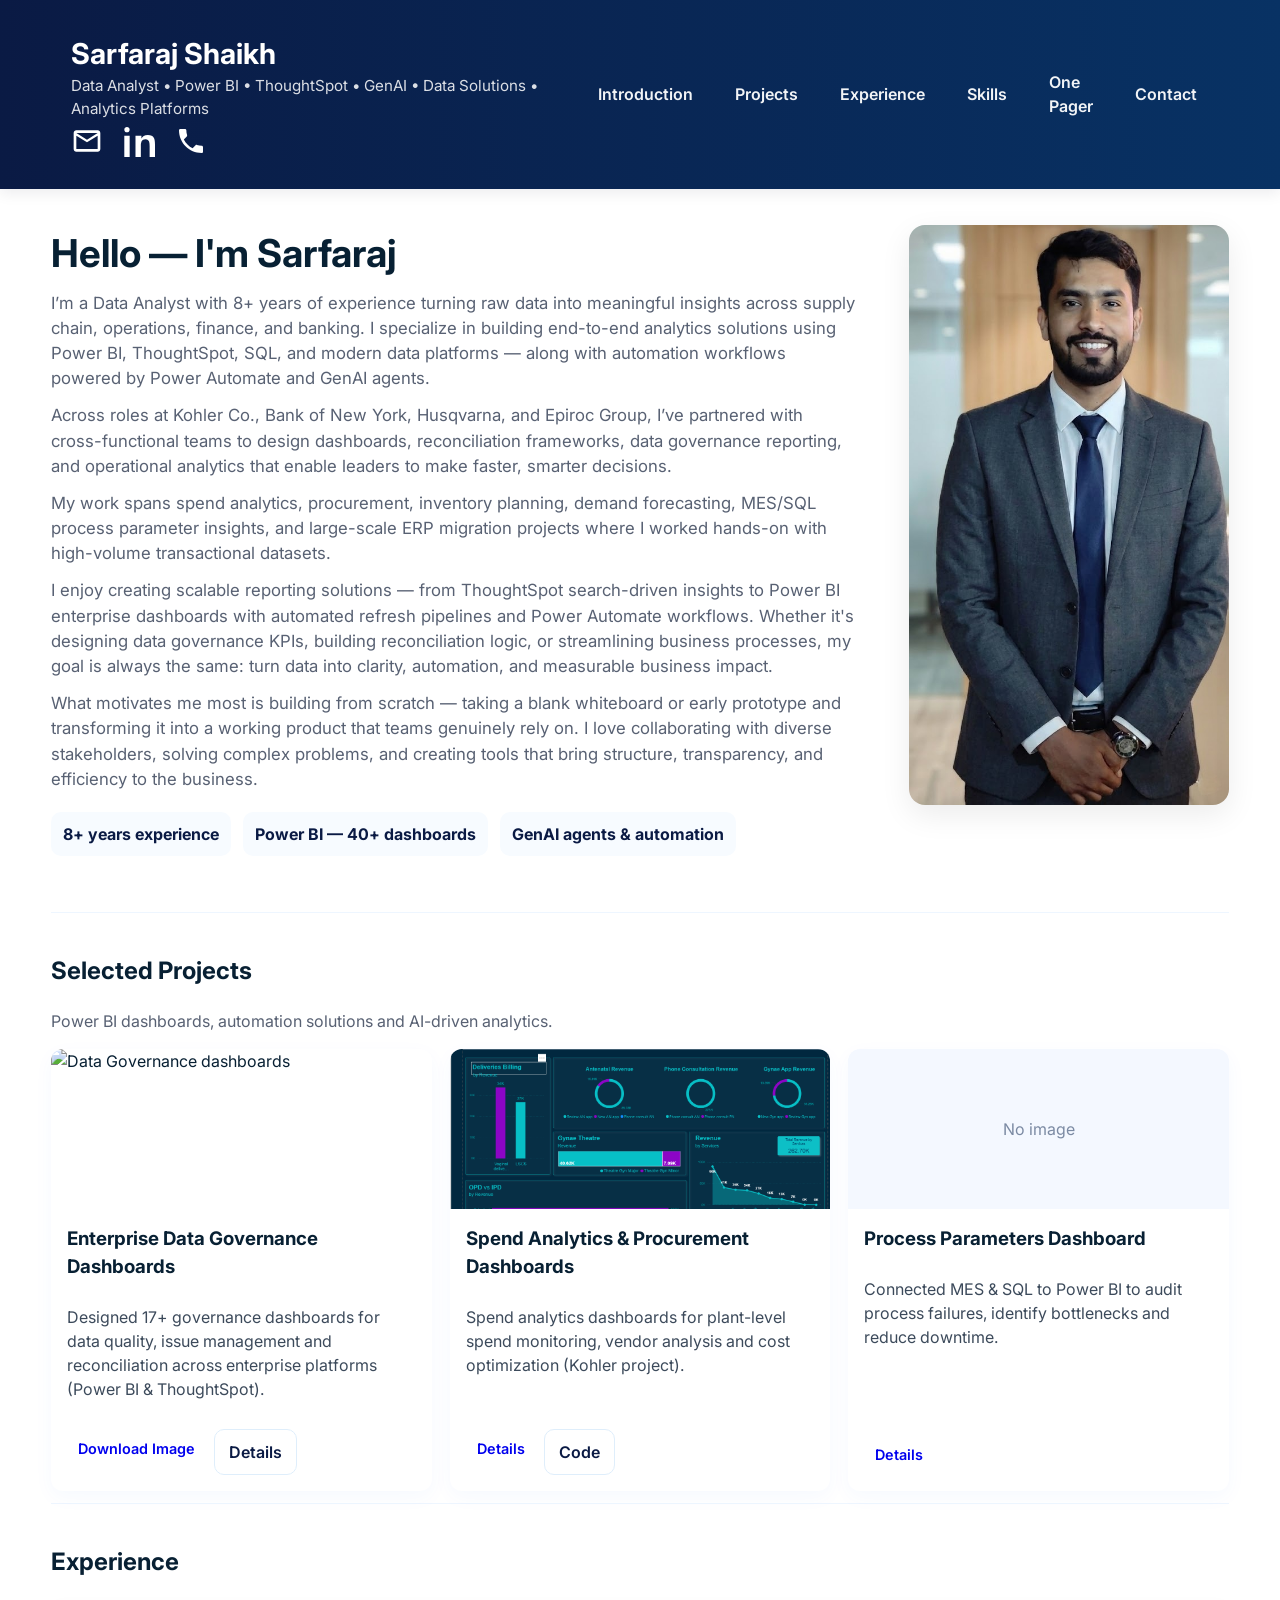
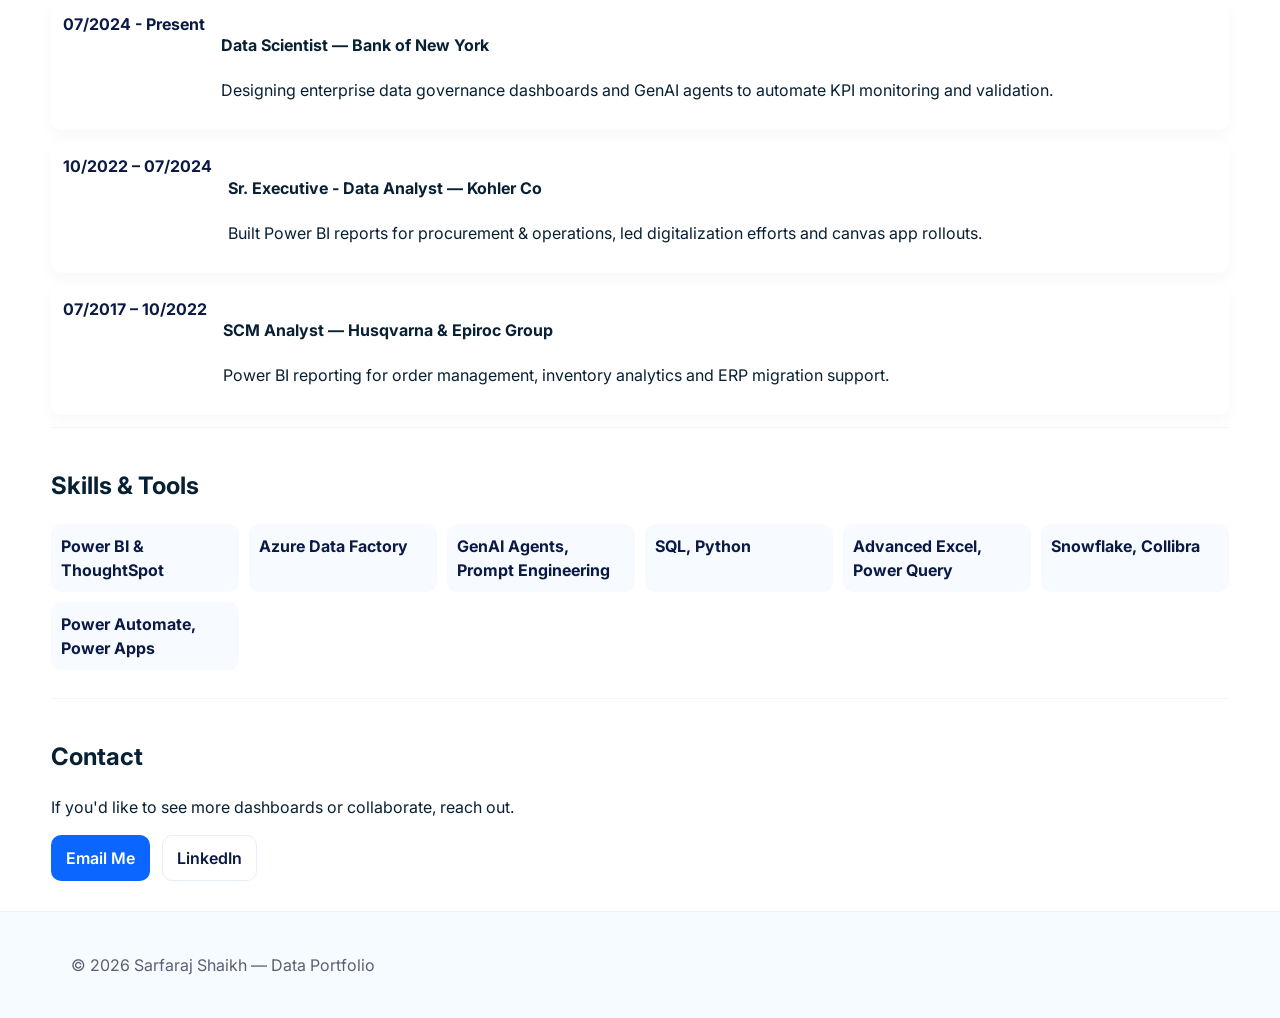
==== commit 1a1ca828: "Update index.html" ====
--- a/index.html
+++ b/index.html
@@ -40,14 +40,14 @@
 </div>
 
 
-      <nav class="nav" aria-label="Main navigation">
-        <a href="#intro">Introduction</a>
-        <a href="#projects">Projects</a>
-        <a href="#experience">Experience</a>
-        <a href="#skills">Skills</a>
-        <a href="#contact" class="cta">Contact</a>
-      </nav>
-
+  <nav class="nav" aria-label="Main navigation">
+    <a href="#intro">Introduction</a>
+    <a href="#projects">Projects</a>
+    <a href="#experience">Experience</a>
+    <a href="#skills">Skills</a>
+    <a href="one-pager.html">One Pager</a>
+    <a href="#contact" class="cta">Contact</a>
+</nav>
      
     </div>
   </header>
--- a/styles.css
+++ b/styles.css
@@ -26,9 +26,10 @@
 }
 
 .container {
-  max-width: 1100px;
+  max-width: 1500px;
+  width: 92%;
   margin: 0 auto;
-  padding: 28px
+  padding: 20px;
 }
 
 /* Header */
@@ -190,11 +191,11 @@
 
 
 .hero-photo {
-  width: 330px;
-  height: 420px;   /* closer to portrait shape */
-  object-fit: cover;
+  width: 100%;
+  height: auto;   /* closer to portrait shape */
+  object-fit: contain;
   border-radius: 16px;
-  box-shadow: 0 14px 48px rgba(8, 20, 40, 0.12);
+  box-shadow: 0 10px 30px rgba(0, 0, 0, 0.08);
 }
 
 /* Projects */
